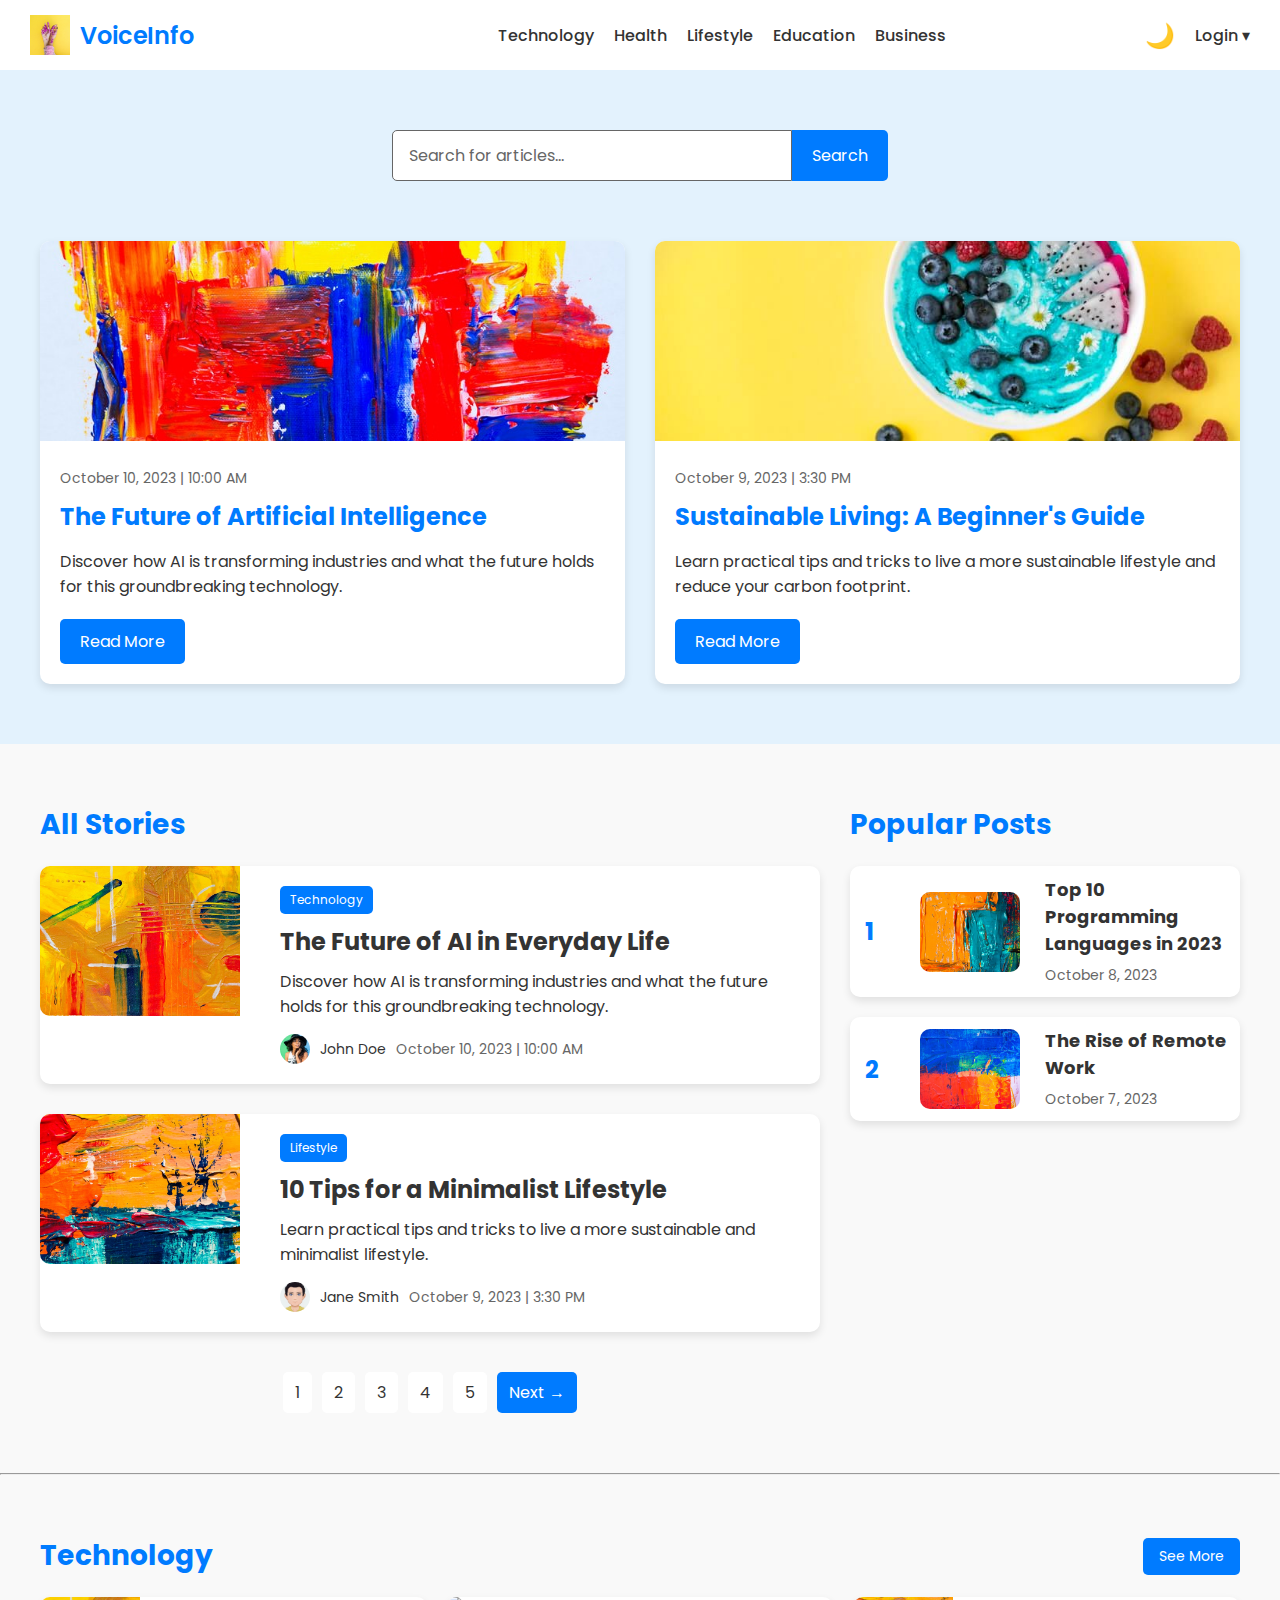
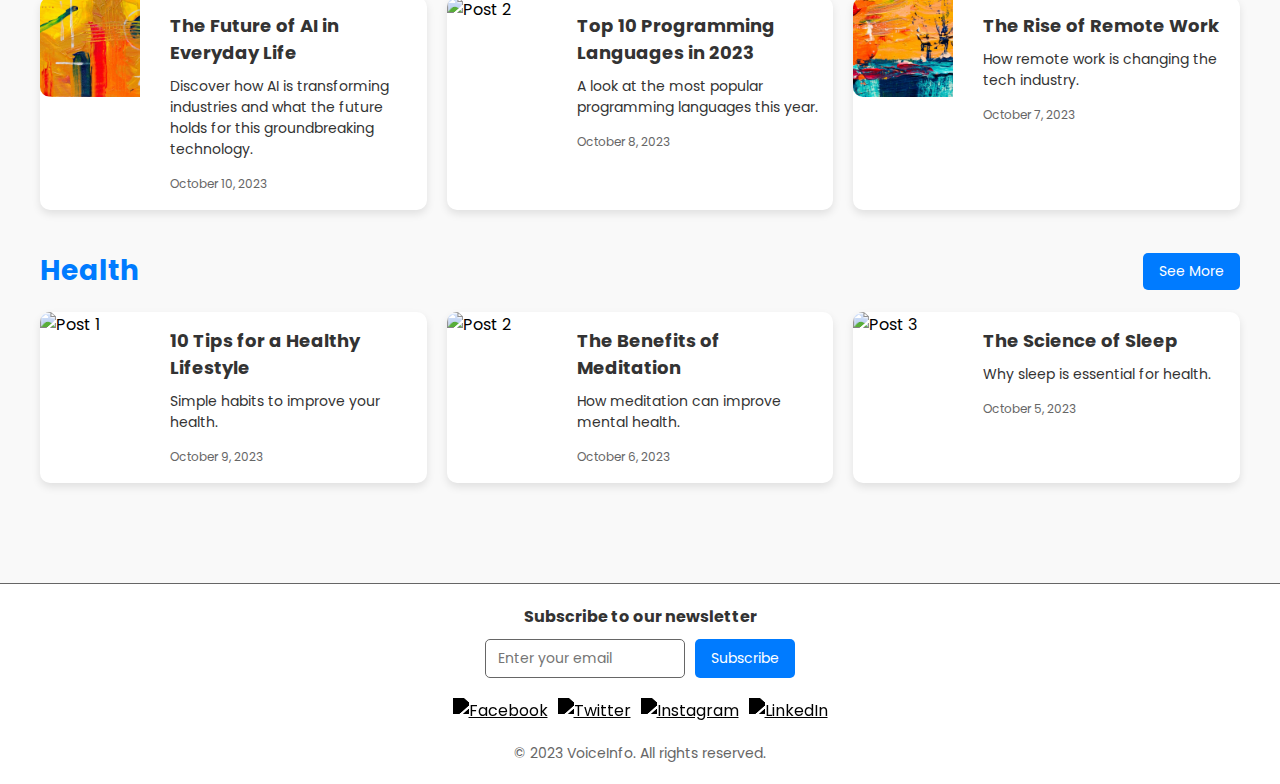
==== index.html @ 6517aea3 "InitialCreate" ====
<!DOCTYPE html>
<html lang="en">
<head>
    <meta charset="UTF-8">
    <meta name="viewport" content="width=device-width, initial-scale=1.0">
    <title>Blog Website</title>
    <link rel="stylesheet" href="style.css">
</head>
<body class="light-mode">
    <header>
        <!-- Logo -->
        <div class="logo">
            <img src="images/blog9.jpg" alt="Blog Logo">
            <h1>VoiceInfo</h1>
        </div>

        <!-- Desktop Navigation -->
        <nav class="desktop-nav">
            <!-- Categories -->
            <div class="categories">
                <a href="#">Technology</a>
                <a href="#">Health</a>
                <a href="#">Lifestyle</a>
                <a href="#">Education</a>
                <a href="#">Business</a>
            </div>

            <!-- Theme and Auth Buttons -->
            <div class="theme-and-auth">
                <button class="desktop-mode-toggle">🌙</button>
                <div class="dropdown">
                    <a href="/loginSignUp/login.html">Login <span>&#9662;</span></a>
                    <div class="dropdown-content">
                        <a href="/loginSignUp/signUp.html">Sign Up</a>
                    </div>
                </div>
            </div>
        </nav>

        <!-- Mobile Header Buttons -->
        <div class="mobile-header-buttons">
            <button class="mobile-mode-toggle">🌙</button>
            <button class="menu-toggle">☰</button>
        </div>
    </header>

    <!-- Mobile Menu -->
    <div class="mobile-menu">
        <nav>
            <a href="#">Technology</a>
            <a href="#">Health</a>
            <a href="#">Lifestyle</a>
            <a href="#">Education</a>
            <a href="#">Business</a>
            <a href="/loginSignUp/login.html">Login <span>&#9662;</span></a>
            
          
        </nav>
    </div>

    <!-- Hero Section -->
    <!-- Hero Section -->
<section class="hero-section">
    <div class="hero-container">
        <!-- Search Bar -->
        <div class="search-bar">
            <input type="text" placeholder="Search for articles..." class="search-input">
            <button class="search-button">Search</button>
        </div>

        <!-- Featured Posts -->
        <div class="featured-posts">
            <!-- Featured Post 1 -->
            <div class="featured-post">
                <img src="images/1.jpg" alt="Featured Post 1" class="post-image">
                <div class="post-content">
                    <span class="post-date">October 10, 2023 | 10:00 AM</span>
                    <h2 class="post-title">The Future of Artificial Intelligence</h2>
                    <p class="post-excerpt">Discover how AI is transforming industries and what the future holds for this groundbreaking technology.</p>
                    <a href="#" class="read-more">Read More</a>
                </div>
            </div>

            <!-- Featured Post 2 -->
            <div class="featured-post">
                <img src="images/2.jpg" alt="Featured Post 2" class="post-image">
                <div class="post-content">
                    <span class="post-date">October 9, 2023 | 3:30 PM</span>
                    <h2 class="post-title">Sustainable Living: A Beginner's Guide</h2>
                    <p class="post-excerpt">Learn practical tips and tricks to live a more sustainable lifestyle and reduce your carbon footprint.</p>
                    <a href="#" class="read-more">Read More</a>
                </div>
            </div>
        </div>
    </div>
</section>

    <!-- All Stories and Popular Posts Section -->
    <section class="stories-section">
        <div class="stories-container">
            <!-- All Stories -->
            <div class="all-stories">
                <h2>All Stories</h2>
                <!-- Story Items -->
                <div class="story" data-page="1">
                    <img src="images/3.jpg" alt="Story 1" class="story-image">
                    <div class="story-content">
                        <span class="story-category">Technology</span>
                        <h3 class="story-title">The Future of AI in Everyday Life</h3>
                        <p class="story-description">Discover how AI is transforming industries and what the future holds for this groundbreaking technology.</p>
                        <div class="story-meta">
                            <img src="images/avatar2.jpg" alt="User  1" class="user-avatar">
                            <span class="user-name">John Doe</span>
                            <span class="post-date-story">October 10, 2023 | 10:00 AM</span>
                        </div>
                    </div>
                </div>

                <div class="story" data-page="1">
                    <img src="images/5.jpg" alt="Story 2" class="story-image">
                    <div class="story-content">
                        <span class="story-category">Lifestyle</span>
                        <h3 class="story-title">10 Tips for a Minimalist Lifestyle</h3>
                        <p class="story-description">Learn practical tips and tricks to live a more sustainable and minimalist lifestyle.</p>
                        <div class="story-meta">
                            <img src="images/sal.jpg" alt="User  2" class="user-avatar">
                            <span class="user-name">Jane Smith</span>
                            <span class="post-date-story">October 9, 2023 | 3:30 PM</span>
                        </div>
                    </div>
                </div>

                <!-- Add more stories as needed -->

                <!-- Pagination -->
                <div class="pagination">
                    <a href="#" class="page-link" data-page="1">1</a>
                    <a href="#" class="page-link" data-page="2">2</a>
                    <a href="#" class="page-link" data-page="3">3</a>
                    <a href="#" class="page-link" data-page="4">4</a>
                    <a href="#" class="page-link" data-page="5">5</a>
                    <a href="#" class="page-link next">Next →</a>
                </div>
            </div>

            <!-- Popular Posts -->
            <div class="popular-posts">
                <h2>Popular Posts</h2>
                <!-- Popular Post 1 -->
                <div class="popular-post">
                    <span class="popular-rank">1</span>
                    <img src="images/blog4.jpg" alt="Popular Post 1" class="popular-image">
                    <div class="popular-content">
                        <h3 class="popular-title">Top 10 Programming Languages in 2023</h3>
                        <span class="popular-date">October 8, 2023</span>
                    </div>
                </div>

                <!-- Popular Post 2 -->
                <div class="popular-post">
                    <span class="popular-rank">2</span>
                    <img src="images/blog5.jpg" alt="Popular Post 2" class="popular-image">
                    <div class="popular-content">
                        <h3 class="popular-title">The Rise of Remote Work</h3>
                        <span class="popular-date">October 7, 2023</span>
                    </div>
                </div>

                <!-- Add more popular posts as needed -->
            </div>
        </div>
    </section>

    <hr>

  
   <!-- Categories Section -->
    <section class="categories-section">
        <div class="categories-container">
            <!-- Technology Category -->
            <div class="category">
                <div class="category-header">
                    <h2 class="category-title">Technology</h2>
                    <a href="technology.html" class="see-more">See More</a>
                </div>
                <div class="category-posts">
                    <!-- Post 1 -->
                    <div class="category-post">
                        <img src="images/3.jpg" alt="Post 1" class="category-post-image">
                        <div class="category-post-content">
                            <h3 class="category-post-title">The Future of AI in Everyday Life</h3>
                            <p class="category-post-description">Discover how AI is transforming industries and what the future holds for this groundbreaking technology.</p>
                            <span class="category-post-date">October 10, 2023</span>
                        </div>
                    </div>
                    <!-- Post 2 -->
                    <div class="category-post">
                        <img src="images/4.jpg" alt="Post 2" class="category-post-image">
                        <div class="category-post-content">
                            <h3 class="category-post-title">Top 10 Programming Languages in 2023</h3>
                            <p class="category-post-description">A look at the most popular programming languages this year.</p>
                            <span class="category-post-date">October 8, 2023</span>
                        </div>
                    </div>
                    <!-- Post 3 -->
                    <div class="category-post">
                        <img src="images/5.jpg" alt="Post 3" class="category-post-image">
                        <div class="category-post-content">
                            <h3 class="category-post-title">The Rise of Remote Work</h3>
                            <p class="category-post-description">How remote work is changing the tech industry.</p>
                            <span class="category-post-date">October 7, 2023</span>
                        </div>
                    </div>
                </div>
            </div>

            <!-- Health Category -->
            <div class="category">
                <div class="category-header">
                    <h2 class="category-title">Health</h2>
                    <a href="health.html" class="see-more">See More</a>
                </div>
                <div class="category-posts">
                    <!-- Post 1 -->
                    <div class="category-post">
                        <img src="images/6.jpg" alt="Post 1" class="category-post-image">
                        <div class="category-post-content">
                            <h3 class="category-post-title">10 Tips for a Healthy Lifestyle</h3>
                            <p class="category-post-description">Simple habits to improve your health.</p>
                            <span class="category-post-date">October 9, 2023</span>
                        </div>
                    </div>
                    <!-- Post 2 -->
                    <div class="category-post">
                        <img src="images/7.jpg" alt="Post 2" class="category-post-image">
                        <div class="category-post-content">
                            <h3 class="category-post-title">The Benefits of Meditation</h3>
                            <p class="category-post-description">How meditation can improve mental health.</p>
                            <span class="category-post-date">October 6, 2023</span>
                        </div>
                    </div>
                    <!-- Post 3 -->
                    <div class="category-post">
                        <img src="images/8.jpg" alt="Post 3" class="category-post-image">
                        <div class="category-post-content">
                            <h3 class="category-post-title">The Science of Sleep</h3>
                            <p class="category-post-description">Why sleep is essential for health.</p>
                            <span class="category-post-date">October 5, 2023</span>
                        </div>
                    </div>
                </div>
            </div>

            <!-- Add more categories as needed -->
        </div>
    </section>

    <!-- Footer -->
    <!-- Footer -->
    <!-- Footer -->
    <footer class="footer">
        <div class="footer-container">
            <!-- Your Name and Site Description -->
            <!-- Subscribe Section (Optional) -->
            <div class="subscribe">
                <h3 class="subscribe-title">Subscribe to our newsletter</h3>
                <form class="subscribe-form">
                    <input type="email" placeholder="Enter your email" class="subscribe-input" required>
                    <button type="submit" class="subscribe-button">Subscribe</button>
                </form>
            </div>

            <!-- Social Media Icons -->
            <div class="social-icons">
                <a href="#" class="social-icon"><img src="images/facebook-icon.png" alt="Facebook"></a>
                <a href="#" class="social-icon"><img src="images/twitter-icon.png" alt="Twitter"></a>
                <a href="#" class="social-icon"><img src="images/instagram-icon.png" alt="Instagram"></a>
                <a href="#" class="social-icon"><img src="images/linkedin-icon.png" alt="LinkedIn"></a>
            </div>

            <!-- Copyright Notice -->
            <p class="copyright">&copy; 2023 VoiceInfo. All rights reserved.</p>
        </div>
    </footer>

    <script src="javascriptFile/navbar.js"></script>
    <script src="javascriptFile/lightMode.js"></script>
    <script src="javascriptFile/pagination.js"></script>
    <script src="javascriptFile/seeMore.js"></script>


</body>
</html>
---- style.css ----
/* Google Font */
@import url('https://fonts.googleapis.com/css2?family=Poppins:wght@400;500;600;700&display=swap');

/* Global Styles */
:root {
  /* Light Mode Colors */
  --background-light: #f9f9f9;
  --card-background-light: #fff;
  --text-light: #333;
  --accent-light: #007bff;
  --hero-background-light: #e3f2fd;
  --button-background-light: #007bff;
  --button-hover-light: #0056b3;
  --gray-light: #666; /* Light gray for light mode */
  --light-gray-light: #b0b0b0; /* Lighter gray for light mode */

  /* Dark Mode Colors */
  --background-dark: #121212;
  --card-background-dark: #1e1e1e;
  --text-dark: #e0e0e0;
  --accent-dark: #64b5f6;
  --hero-background-dark: #0d47a1;
  --button-background-dark: #64b5f6;
  --button-hover-dark: #42a5f5;
  --gray-dark: #b0b0b0; /* Light gray for dark mode */
  --light-gray-dark: #666; /* Lighter gray for dark mode */

  /* Common Colors */
  --white: #fff;
  --black: #000;
  --shadow: 0 4px 8px rgba(0, 0, 0, 0.1);
  --shadow-hover: 0 8px 16px rgba(0, 0, 0, 0.2);
}

* {
  padding: 0;
  margin: 0;
  box-sizing: border-box;
  font-family: 'Poppins', sans-serif;
}

body {
  transition: background-color 0.5s ease, color 0.5s ease;
}

body.dark-mode {
  --background: var(--background-dark);
  --card-background: var(--card-background-dark);
  --text: var(--text-dark);
  --accent: var(--accent-dark);
  --hero-background: var(--hero-background-dark);
  --button-background: var(--button-background-dark);
  --button-hover: var(--button-hover-dark);
  --gray: var(--gray-dark);
  --light-gray: var(--light-gray-dark);
}

body:not(.dark-mode) {
  --background: var(--background-light);
  --card-background: var(--card-background-light);
  --text: var(--text-light);
  --accent: var(--accent-light);
  --hero-background: var(--hero-background-light);
  --button-background: var(--button-background-light);
  --button-hover: var(--button-hover-light);
  --gray: var(--gray-light);
  --light-gray: var(--light-gray-light);
}

/* Header Styles */
header {
  display: flex;
  justify-content: space-between;
  align-items: center;
  padding: 15px 30px;
  background-color: var(--card-background);
  box-shadow: var(--shadow);
}

.logo {
  display: flex;
  align-items: center;
  gap: 10px;
}

.logo img {
  height: 40px;
  width: 40px;
  object-fit: cover;
}

.logo h1 {
  font-size: 24px;
  font-weight: 600;
  color: var(--accent);
}

/* Desktop Navigation */
.desktop-nav {
  display: flex;
  align-items: center;
  gap: 20px;
  flex-grow: 1;
  position: relative;
}

.desktop-nav .categories {
  display: flex;
  gap: 20px;
  position: absolute;
  left: 50%;
  transform: translateX(-50%);
}

.desktop-nav .categories a,
.theme-and-auth a {
  color: var(--text);
  text-decoration: none;
  font-weight: 500;
  font-size: 16px;
  transition: color 0.3s ease;
}

.desktop-nav .categories a:hover {
  color: var(--accent);
}

/* Theme and Auth Buttons */
.theme-and-auth {
  margin-left: auto;
  display: flex;
  align-items: center;
  gap: 20px;
}

.desktop-mode-toggle,
.mobile-mode-toggle {
  background: none;
  border: none;
  cursor: pointer;
  font-size: 24px;
  padding: 0;
  color: var(--text);
  transition: color 0.3s ease;
}

.desktop-mode-toggle:hover,
.mobile-mode-toggle:hover {
  color: var(--accent);
}

/* Dropdown Styles */
.dropdown {
  position: relative;
}

.dropdown-content {
  display: none;
  position: absolute;
  min-width: 160px;
  background-color: var(--card-background);
  box-shadow: var(--shadow-hover);
  border-radius: 5px;
  z-index: 1;
}

.dropdown-content a {
  display: block;
  padding: 10px 15px;
  color: var(--text);
  text-decoration: none;
  font-size: 14px;
  transition: background-color 0.3s ease;
}

.dropdown-content a:hover {
  background-color: var(--accent);
  color: var(--white);
}

.dropdown:hover .dropdown-content {
  display: block;
}

/* Mobile Header Buttons */
.mobile-header-buttons {
  display: none;
  align-items: center;
  gap: 10px;
}

.menu-toggle {
  background: none;
  border: none;
  font-size: 24px;
  cursor: pointer;
  color: var(--text);
  transition: color 0.3s ease;
}

.menu-toggle:hover {
  color: var(--accent);
}

/* Mobile Menu */
.mobile-menu {
  display: none;
  width: 100%;
  background-color: var(--card-background);
  box-shadow: var(--shadow);
}

.mobile-menu nav {
  display: flex;
  flex-direction: column;
  padding: 20px;
  gap: 15px;
}

.mobile-menu a {
  color: var(--text);
  text-decoration: none;
  font-size: 16px;
  transition: color 0.3s ease;
}

.mobile-menu a:hover {
  color: var(--accent);
}




/* Hero Section Styles */
.hero-section {
    padding: 60px 20px;
    background-color: var(--hero-background); /* Uses light/dark mode background */
    transition: background-color 0.5s ease;
}

.hero-container {
    max-width: 1200px;
    margin: 0 auto;
    display: flex;
    flex-direction: column;
    gap: 40px;
}

/* Search Bar Styles */
.search-bar {
    display: flex;
    justify-content: center;
    margin-bottom: 20px;
}

.search-input {
    padding: 12px 16px;
    width: 400px;
    border: 1px solid var(--gray); /* Light gray border */
    border-radius: 5px 0 0 5px;
    font-size: 16px;
    background-color: var(--card-background); /* Uses light/dark mode card background */
    color: var(--text); /* Uses light/dark mode text color */
    outline: none;
    transition: border-color 0.3s ease;
}

.search-input::placeholder {
    color: var(--gray); /* Light gray placeholder text */
}

.search-input:focus {
    border-color: var(--accent); /* Highlight border on focus */
}

.search-button {
    padding: 12px 20px;
    background-color: var(--accent); /* Uses light/dark mode accent color */
    color: var(--white); /* White text for contrast */
    border: none;
    border-radius: 0 5px 5px 0;
    font-size: 16px;
    cursor: pointer;
    transition: background-color 0.3s ease;
}

.search-button:hover {
    background-color: var(--button-hover); /* Uses light/dark mode hover color */
}

/* Featured Posts Styles */
.featured-posts {
    display: grid;
    grid-template-columns: repeat(auto-fit, minmax(300px, 1fr));
    gap: 30px;
}

.featured-post {
    background-color: var(--card-background); /* Uses light/dark mode card background */
    border-radius: 10px;
    overflow: hidden;
    box-shadow: var(--shadow); /* Uses light/dark mode shadow */
    transition: transform 0.3s ease, box-shadow 0.3s ease;
}

.featured-post:hover {
    transform: translateY(-10px);
    box-shadow: var(--shadow-hover); /* Uses light/dark mode hover shadow */
}

.post-image {
    width: 100%;
    height: 200px;
    object-fit: cover;
    transition: transform 0.3s ease;
}

.featured-post:hover .post-image {
    transform: scale(1.05);
}

.post-content {
    padding: 20px;
}

.post-date {
    display: block;
    font-size: 14px;
    color: var(--gray); /* Light gray for date */
    margin-bottom: 10px;
}

.post-title {
    font-size: 24px;
    margin: 0 0 15px;
    color: var(--accent); /* Uses light/dark mode accent color */
}

.post-excerpt {
    font-size: 16px;
    color: var(--text); /* Uses light/dark mode text color */
    margin: 0 0 20px;
}

.read-more {
    display: inline-block;
    padding: 10px 20px;
    background-color: var(--accent); /* Uses light/dark mode accent color */
    color: var(--white); /* White text for contrast */
    text-decoration: none;
    border-radius: 5px;
    transition: background-color 0.3s ease, transform 0.3s ease;
}

.read-more:hover {
    background-color: var(--button-hover); /* Uses light/dark mode hover color */
    transform: translateY(-3px);
}

/* Stories Section */
.stories-section {
  padding: 60px 20px;
  background-color: var(--background);
}

.stories-container {
  display: flex;
  gap: 30px;
  max-width: 1200px;
  margin: 0 auto;
}

.all-stories {
  flex: 2;
}

.popular-posts {
  flex: 1;
}

.all-stories h2,
.popular-posts h2 {
  font-size: 28px;
  margin-bottom: 20px;
  color: var(--accent);
}

.story {
  display: flex;
  gap: 20px;
  margin-bottom: 30px;
  background-color: var(--card-background);
  border-radius: 10px;
  box-shadow: var(--shadow);
  transition: box-shadow 0.3s ease;
}

.story:hover {
  box-shadow: var(--shadow-hover);
}

.story-image {
  width: 200px;
  height: 150px;
  object-fit: cover;
  border-radius: 10px 0 0 10px;
}

.story-content {
  padding: 20px;
  flex: 1;
}

.story-category {
  display: inline-block;
  padding: 5px 10px;
  background-color: var(--accent);
  color: var(--white);
  font-size: 12px;
  border-radius: 5px;
  margin-bottom: 10px;
}

.story-title {
  font-size: 24px;
  margin: 0 0 10px;
  color: var(--text);
}

.story-description {
  font-size: 16px;
  color: var(--text);
  margin: 0 0 15px;
}

.story-meta {
  display: flex;
  align-items: center;
  gap: 10px;
}

.user-avatar {
  width: 30px;
  height: 30px;
  border-radius: 50%;
  object-fit: cover;
}

.user-name {
  font-size: 14px;
  color: var(--text);
}

.post-date-story {
  font-size: 14px;
  color: var(--gray); /* Light gray for light mode */
  transition: color 0.5s ease;
}

body.dark-mode .post-date-story {
  color: var(--light-gray); /* Lighter gray for dark mode */
}

.popular-post {
  display: flex;
  align-items: center;
  gap: 15px;
  margin-bottom: 20px;
  background-color: var(--card-background);
  border-radius: 10px;
  box-shadow: var(--shadow);
  transition: box-shadow 0.3s ease;
}

.popular-post:hover {
  box-shadow: var(--shadow-hover);
}

.popular-rank {
    font-size: 24px; /* Smaller font size for mobile */
    font-weight: 700;
    color: var(--accent);
    margin-left: 15px;
    min-width: 40px; /* Ensure rank number has enough space */
}
.popular-image {
  width: 100px;
  height: 80px;
  object-fit: cover;
  border-radius: 10px;
}

.popular-content {
  padding: 10px;
  flex: 1;
}

.popular-title {
  font-size: 18px;
  margin: 0 0 5px;
  color: var(--text);
}

.popular-date {
  font-size: 14px;
  color: var(--gray); /* Light gray for light mode */
}

body.dark-mode .popular-date {
  color: var(--light-gray); /* Lighter gray for dark mode */
}

/* Pagination */
.pagination {
  display: flex;
  justify-content: center;
  align-items: center;
  gap: 10px;
  margin-top: 40px;
}

.page-link {
  padding: 8px 12px;
  background-color: var(--card-background);
  color: var(--text);
  text-decoration: none;
  border-radius: 5px;
  transition: background-color 0.3s ease, color 0.3s ease;
}

.page-link:hover,
.page-link:focus {
  background-color: var(--accent);
  color: var(--white);
}

.page-link[aria-current="page"] {
  background-color: var(--accent);
  color: var(--white);
}

.page-link.next {
  background-color: var(--accent);
  color: var(--white);
}

.page-link.next:hover {
  background-color: var(--button-hover);
}


/* Categories Section */
.categories-section {
    padding: 60px 20px;
    background-color: var(--background); /* Uses light/dark mode background */
}

.categories-container {
    max-width: 1200px;
    margin: 0 auto;
}

.category {
    margin-bottom: 40px;
}

.category-header {
    display: flex;
    justify-content: space-between;
    align-items: center;
    margin-bottom: 20px;
}

.category-title {
    font-size: 28px;
    color: var(--accent); /* Uses light/dark mode accent color */
}

.see-more {
    padding: 8px 16px;
    background-color: var(--accent); /* Uses light/dark mode accent color */
    color: var(--white); /* Uses white text for contrast */
    text-decoration: none;
    border-radius: 5px;
    font-size: 14px;
    transition: background-color 0.3s ease;
}

.see-more:hover {
    background-color: var(--button-hover); /* Uses light/dark mode hover color */
}

.category-posts {
    display: grid;
    grid-template-columns: repeat(auto-fit, minmax(300px, 1fr));
    gap: 20px;
}

.category-post {
    display: flex;
    gap: 15px;
    background-color: var(--card-background); /* Uses light/dark mode card background */
    border-radius: 10px;
    box-shadow: var(--shadow); /* Uses light/dark mode shadow */
    transition: box-shadow 0.3s ease;
}

.category-post:hover {
    box-shadow: var(--shadow-hover); /* Uses light/dark mode hover shadow */
}

.category-post-image {
    width: 100px;
    height: 100px;
    object-fit: cover;
    border-radius: 10px 0 0 10px;
}

.category-post-content {
    padding: 15px;
    flex: 1;
}

.category-post-title {
    font-size: 18px;
    margin: 0 0 10px;
    color: var(--text); /* Uses light/dark mode text color */
}

.category-post-description {
    font-size: 14px;
    color: var(--text); /* Uses light/dark mode text color */
    margin: 0 0 10px;
}

.category-post-date {
    font-size: 12px;
    color: var(--gray); /* Uses light/dark mode gray color */
}

/* Footer Styles */
.footer {
    padding: 20px;
    background-color: var(--card-background); /* Uses light/dark mode card background */
    color: var(--text); /* Uses light/dark mode text color */
    border-top: 1px solid var(--gray); /* Light gray border */
    text-align: center;
}

.footer-container {
    max-width: 1200px;
    margin: 0 auto;
    display: flex;
    flex-direction: column;
    align-items: center;
    gap: 20px;
}


/* Subscribe Section */
.subscribe {
    text-align: center;
}

.subscribe-title {
    font-size: 16px;
    color: var(--text); /* Uses light/dark mode text color */
    margin-bottom: 10px;
}

.subscribe-form {
    display: flex;
    justify-content: center;
    gap: 10px;
}

.subscribe-input {
    padding: 8px 12px;
    border: 1px solid var(--gray); /* Light gray border */
    border-radius: 5px;
    font-size: 14px;
    width: 200px;
    background-color: var(--card-background); /* Uses light/dark mode card background */
    color: var(--text); /* Uses light/dark mode text color */
}

.subscribe-button {
    padding: 8px 16px;
    background-color: var(--accent); /* Uses light/dark mode accent color */
    color: var(--white); /* White text for contrast */
    border: none;
    border-radius: 5px;
    font-size: 14px;
    cursor: pointer;
    transition: background-color 0.3s ease;
}

.subscribe-button:hover {
    background-color: var(--button-hover); /* Uses light/dark mode hover color */
}

/* Social Icons */
.social-icons {
    display: flex;
    gap: 10px;
}

.social-icon img {
    width: 24px;
    height: 24px;
    filter: brightness(0) invert(0); /* Default black icons */
    transition: filter 0.3s ease;
}

body.dark-mode .social-icon img {
    filter: brightness(0) invert(1); /* White icons for dark mode */
}

/* Copyright Notice */
.copyright {
    font-size: 14px;
    color: var(--gray); /* Light gray for copyright text */
    margin: 0;
}


/* Responsive Styles */
@media (max-width: 768px) {
  .desktop-nav {
    display: none;
  }

  .mobile-header-buttons {
    display: flex;
  }

  .mobile-menu.active {
    display: block;
  }

  .stories-container {
    flex-direction: column;
  }

  .story {
    flex-direction: column;
  }

  .story-image {
    width: 100%;
    height: 200px;
    border-radius: 10px 10px 0 0;
  }

  .popular-post {
    flex-direction: row; /* Keep rank number beside the post */
    align-items: center;
    gap: 10px;
}

.popular-rank {
    font-size: 20px; /* Smaller font size for mobile */
    margin-left: 10px;
}

.popular-image {
    width: 80px; /* Smaller image for mobile */
    height: 60px;
}

.popular-content {
    padding: 8px;
}

.popular-title {
    font-size: 16px; /* Smaller title for mobile */
}

.popular-date {
    font-size: 12px; /* Smaller date for mobile */
}

 

  .footer-container {
    gap: 15px;
}

 
.subscribe-title {
    font-size: 14px;
}

.subscribe-form {
    flex-direction: column;
    align-items: center;
}

.subscribe-input {
    width: 100%;
}

.subscribe-button {
    width: 100%;
}

.copyright {
    font-size: 12px;
}
}

/* Animations */
@keyframes fadeInUp {
  from {
    opacity: 0;
    transform: translateY(20px);
  }
  to {
    opacity: 1;
    transform: translateY(0);
  }
}
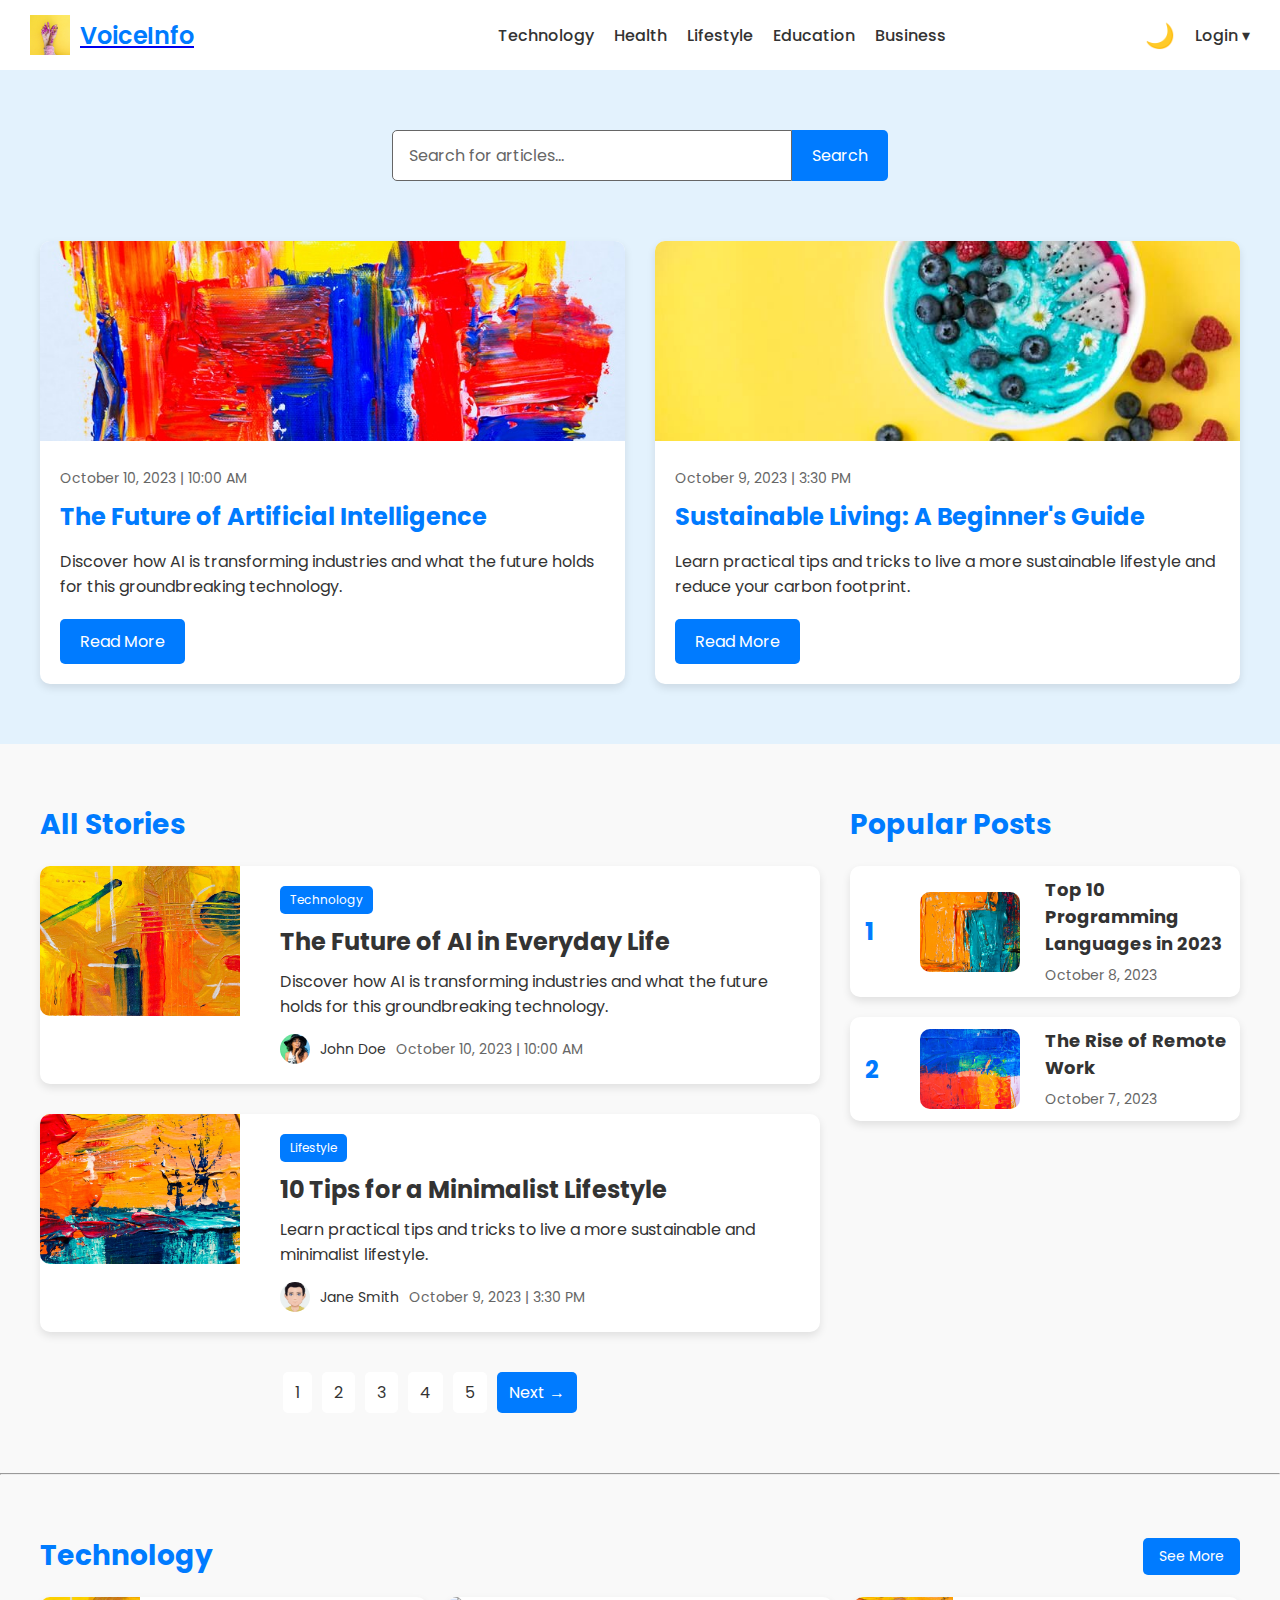
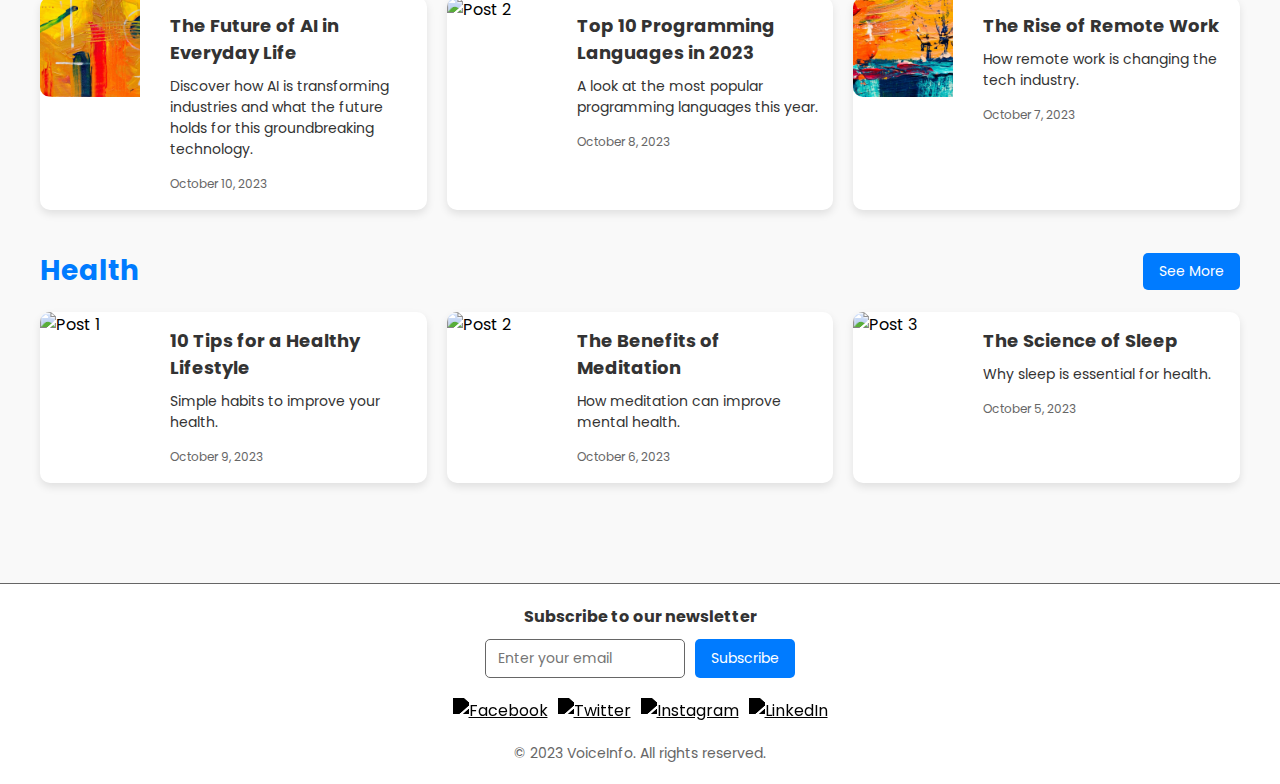
==== commit 53515fe2: "NewUpdate" ====
--- a/index.html
+++ b/index.html
@@ -7,93 +7,77 @@
     <link rel="stylesheet" href="style.css">
 </head>
 <body class="light-mode">
-    <header>
-        <!-- Logo -->
-        <div class="logo">
-            <img src="images/blog9.jpg" alt="Blog Logo">
-            <h1>VoiceInfo</h1>
-        </div>
-
-        <!-- Desktop Navigation -->
-        <nav class="desktop-nav">
-            <!-- Categories -->
-            <div class="categories">
-                <a href="#">Technology</a>
-                <a href="#">Health</a>
-                <a href="#">Lifestyle</a>
-                <a href="#">Education</a>
-                <a href="#">Business</a>
-            </div>
-
-            <!-- Theme and Auth Buttons -->
-            <div class="theme-and-auth">
-                <button class="desktop-mode-toggle">🌙</button>
-                <div class="dropdown">
-                    <a href="/loginSignUp/login.html">Login <span>&#9662;</span></a>
-                    <div class="dropdown-content">
-                        <a href="/loginSignUp/signUp.html">Sign Up</a>
-                    </div>
-                </div>
-            </div>
-        </nav>
-
-        <!-- Mobile Header Buttons -->
-        <div class="mobile-header-buttons">
-            <button class="mobile-mode-toggle">🌙</button>
-            <button class="menu-toggle">☰</button>
-        </div>
-    </header>
-
-    <!-- Mobile Menu -->
-    <div class="mobile-menu">
-        <nav>
-            <a href="#">Technology</a>
-            <a href="#">Health</a>
-            <a href="#">Lifestyle</a>
-            <a href="#">Education</a>
-            <a href="#">Business</a>
-            <a href="/loginSignUp/login.html">Login <span>&#9662;</span></a>
-            
-          
-        </nav>
-    </div>
+    <script>
+        fetch('/header.html')
+            .then(response => response.text())
+            .then(data => {
+                document.querySelector('body').insertAdjacentHTML('afterbegin', data);
+    
+                // Load scripts AFTER the header is inserted
+                loadNavbarScripts();
+                loadLightModeScripts();
+            });
+    
+        function loadNavbarScripts() {
+            const script = document.createElement('script');
+            script.src = '/javascriptFile/navbar.js';
+            document.body.appendChild(script);
+        }
+    
+        function loadLightModeScripts() {
+            const script = document.createElement('script');
+            script.src = '/javascriptFile/lightMode.js';
+            script.onload = applyStoredTheme; // Ensure the theme is applied once script loads
+            document.body.appendChild(script);
+        }
+    
+        // Apply theme after header is loaded
+        function applyStoredTheme() {
+            if (localStorage.getItem('theme') === 'dark') {
+                document.body.classList.add('dark-mode');
+            }
+        }
+    </script>
+    
+    
+    
 
     <!-- Hero Section -->
     <!-- Hero Section -->
-<section class="hero-section">
-    <div class="hero-container">
-        <!-- Search Bar -->
-        <div class="search-bar">
-            <input type="text" placeholder="Search for articles..." class="search-input">
-            <button class="search-button">Search</button>
-        </div>
-
-        <!-- Featured Posts -->
-        <div class="featured-posts">
-            <!-- Featured Post 1 -->
-            <div class="featured-post">
-                <img src="images/1.jpg" alt="Featured Post 1" class="post-image">
-                <div class="post-content">
-                    <span class="post-date">October 10, 2023 | 10:00 AM</span>
-                    <h2 class="post-title">The Future of Artificial Intelligence</h2>
-                    <p class="post-excerpt">Discover how AI is transforming industries and what the future holds for this groundbreaking technology.</p>
-                    <a href="#" class="read-more">Read More</a>
-                </div>
-            </div>
-
-            <!-- Featured Post 2 -->
-            <div class="featured-post">
-                <img src="images/2.jpg" alt="Featured Post 2" class="post-image">
-                <div class="post-content">
-                    <span class="post-date">October 9, 2023 | 3:30 PM</span>
-                    <h2 class="post-title">Sustainable Living: A Beginner's Guide</h2>
-                    <p class="post-excerpt">Learn practical tips and tricks to live a more sustainable lifestyle and reduce your carbon footprint.</p>
-                    <a href="#" class="read-more">Read More</a>
-                </div>
-            </div>
-        </div>
-    </div>
-</section>
+    <section class="hero-section">
+        <div class="hero-container">
+            <!-- Search Bar -->
+            <div class="search-bar">
+                <input type="text" placeholder="Search for articles..." class="search-input">
+                <button class="search-button">Search</button>
+            </div>
+
+            <!-- Featured Posts -->
+            <div class="featured-posts">
+                <!-- Featured Post 1 -->
+                <div class="featured-post">
+                    <img src="images/1.jpg" alt="Featured Post 1" class="post-image">
+                    <div class="post-content">
+                        <span class="post-date">October 10, 2023 | 10:00 AM</span>
+                        <h2 class="post-title">The Future of Artificial Intelligence</h2>
+                        <p class="post-excerpt">Discover how AI is transforming industries and what the future holds for this groundbreaking technology.</p>
+                        <a href="#" class="read-more">Read More</a>
+                    </div>
+                </div>
+
+                <!-- Featured Post 2 -->
+                <div class="featured-post">
+                    <img src="images/2.jpg" alt="Featured Post 2" class="post-image">
+                    <div class="post-content">
+                        <span class="post-date">October 9, 2023 | 3:30 PM</span>
+                        <h2 class="post-title">Sustainable Living: A Beginner's Guide</h2>
+                        <p class="post-excerpt">Learn practical tips and tricks to live a more sustainable lifestyle and reduce your carbon footprint.</p>
+                        <a href="#" class="read-more">Read More</a>
+                    </div>
+                </div>
+            </div>
+        </div>
+    </section>
 
     <!-- All Stories and Popular Posts Section -->
     <section class="stories-section">
@@ -283,10 +267,11 @@
         </div>
     </footer>
 
-    <script src="javascriptFile/navbar.js"></script>
+    <script src="/javascriptFile/navbar.js"></script>
     <script src="javascriptFile/lightMode.js"></script>
     <script src="javascriptFile/pagination.js"></script>
     <script src="javascriptFile/seeMore.js"></script>
+    <script src="/javascriptFile/SignIn.js"></script>
 
 
 </body>
--- a/style.css
+++ b/style.css
@@ -149,44 +149,29 @@
   color: var(--accent);
 }
 
-/* Dropdown Styles */
-.dropdown {
-  position: relative;
-}
-
-.dropdown-content {
-  display: none;
-  position: absolute;
-  min-width: 160px;
-  background-color: var(--card-background);
-  box-shadow: var(--shadow-hover);
-  border-radius: 5px;
-  z-index: 1;
-}
-
-.dropdown-content a {
-  display: block;
-  padding: 10px 15px;
-  color: var(--text);
-  text-decoration: none;
-  font-size: 14px;
-  transition: background-color 0.3s ease;
-}
-
-.dropdown-content a:hover {
-  background-color: var(--accent);
-  color: var(--white);
-}
-
-.dropdown:hover .dropdown-content {
-  display: block;
-}
+.user-badge {
+  display: inline-block;
+  width: 30px;
+  height: 30px;
+  line-height: 30px;
+  border-radius: 50%;
+  background: #007bff; /* Adjust color */
+  color: white;
+  text-align: center;
+  font-weight: bold;
+  font-size: 16px;
+}
+
+
+
+
+
 
 /* Mobile Header Buttons */
 .mobile-header-buttons {
   display: none;
-  align-items: center;
-  gap: 10px;
+  padding-right: 30px;
+
 }
 
 .menu-toggle {
@@ -730,8 +715,42 @@
     display: none;
   }
 
+  .logo{display: none;}
+
+  .mobile-logo {
+    display: flex;
+    align-items: center;
+    gap: 5px;
+  }
+  
+  .mobile-logo img {
+    height: 40px;
+    width: 40px;
+    object-fit: cover;
+    border-radius: 10px;
+  }
+  
+  .mobile-logo h1 {
+    font-size: 24px;
+    font-weight: 600;
+    color: var(--accent);
+  }
+  
+  .mobile-header-buttons a{
+    font-size: 18px;
+    text-decoration: none;
+    color: var(--text)
+  }
+
+
+ 
+
   .mobile-header-buttons {
     display: flex;
+    justify-content: center;
+    align-items: center;
+    gap: 20px;
+    height: 40px;
   }
 
   .mobile-menu.active {
